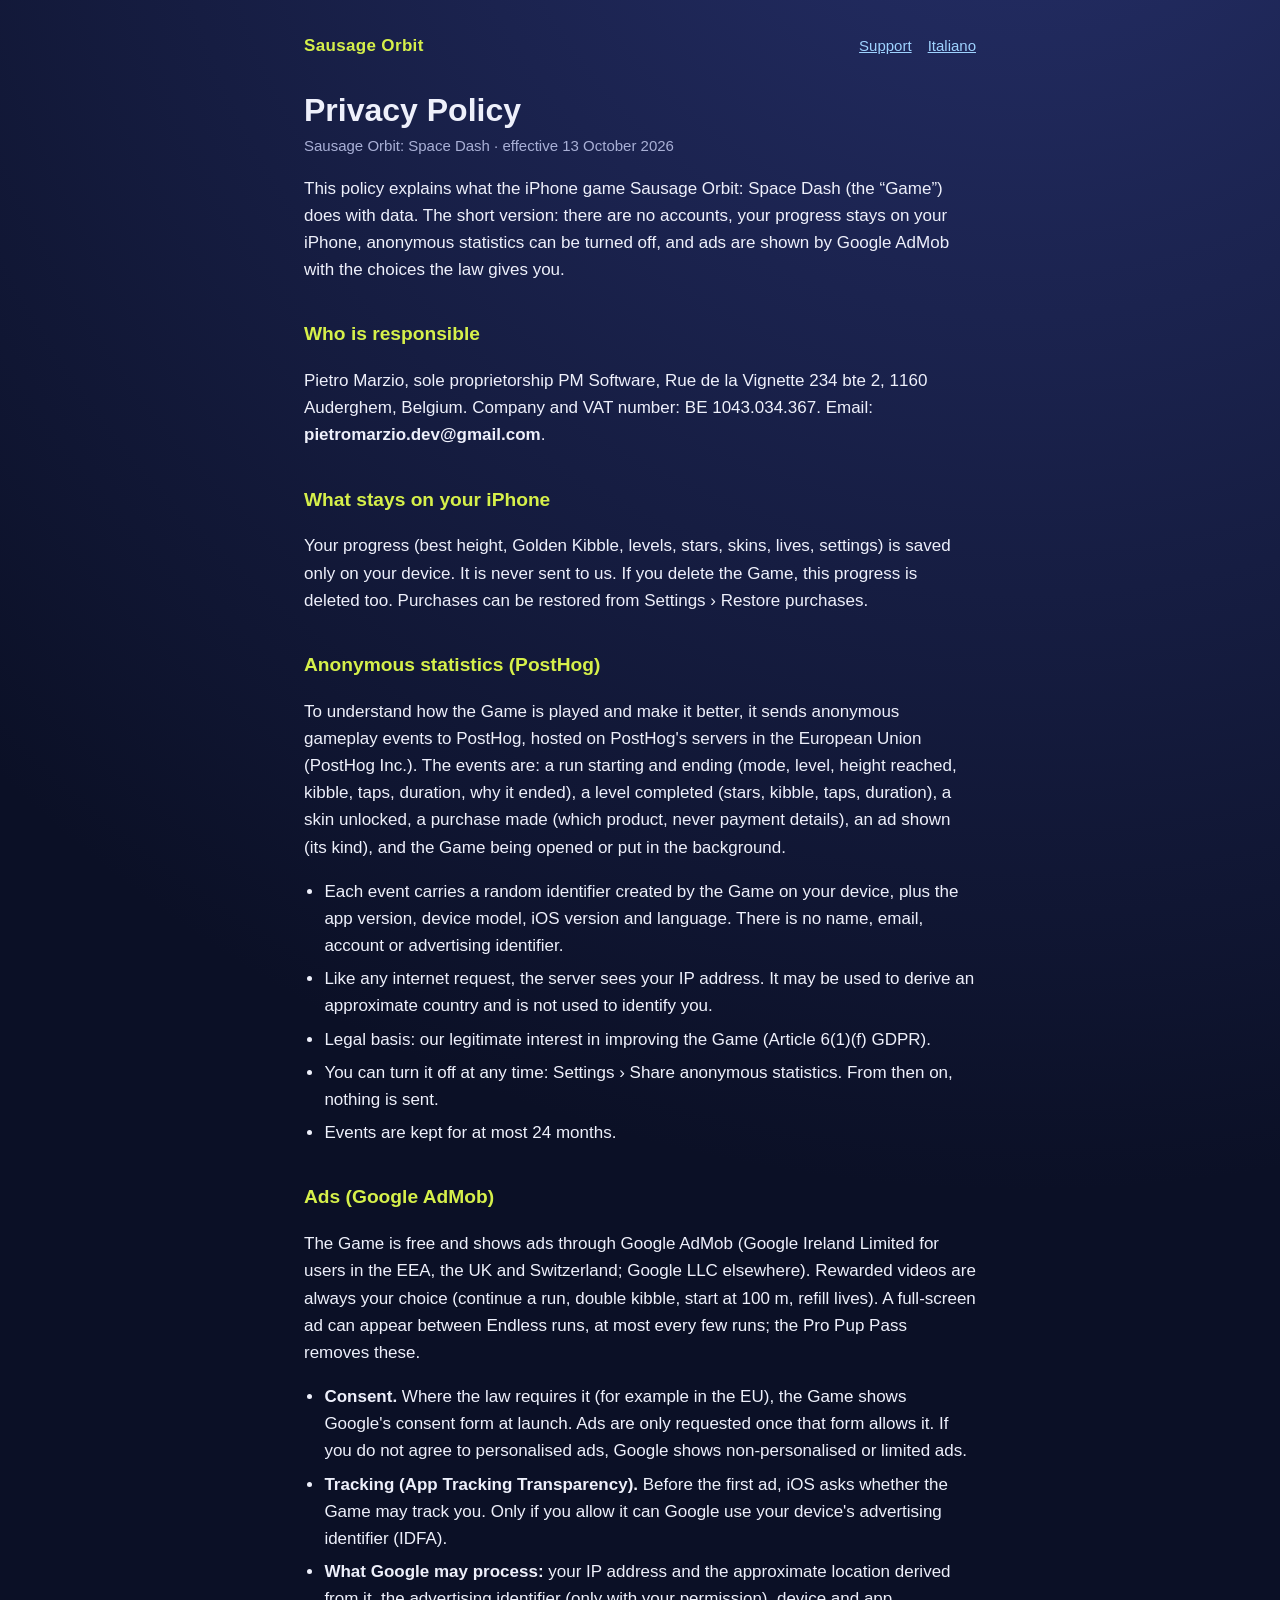
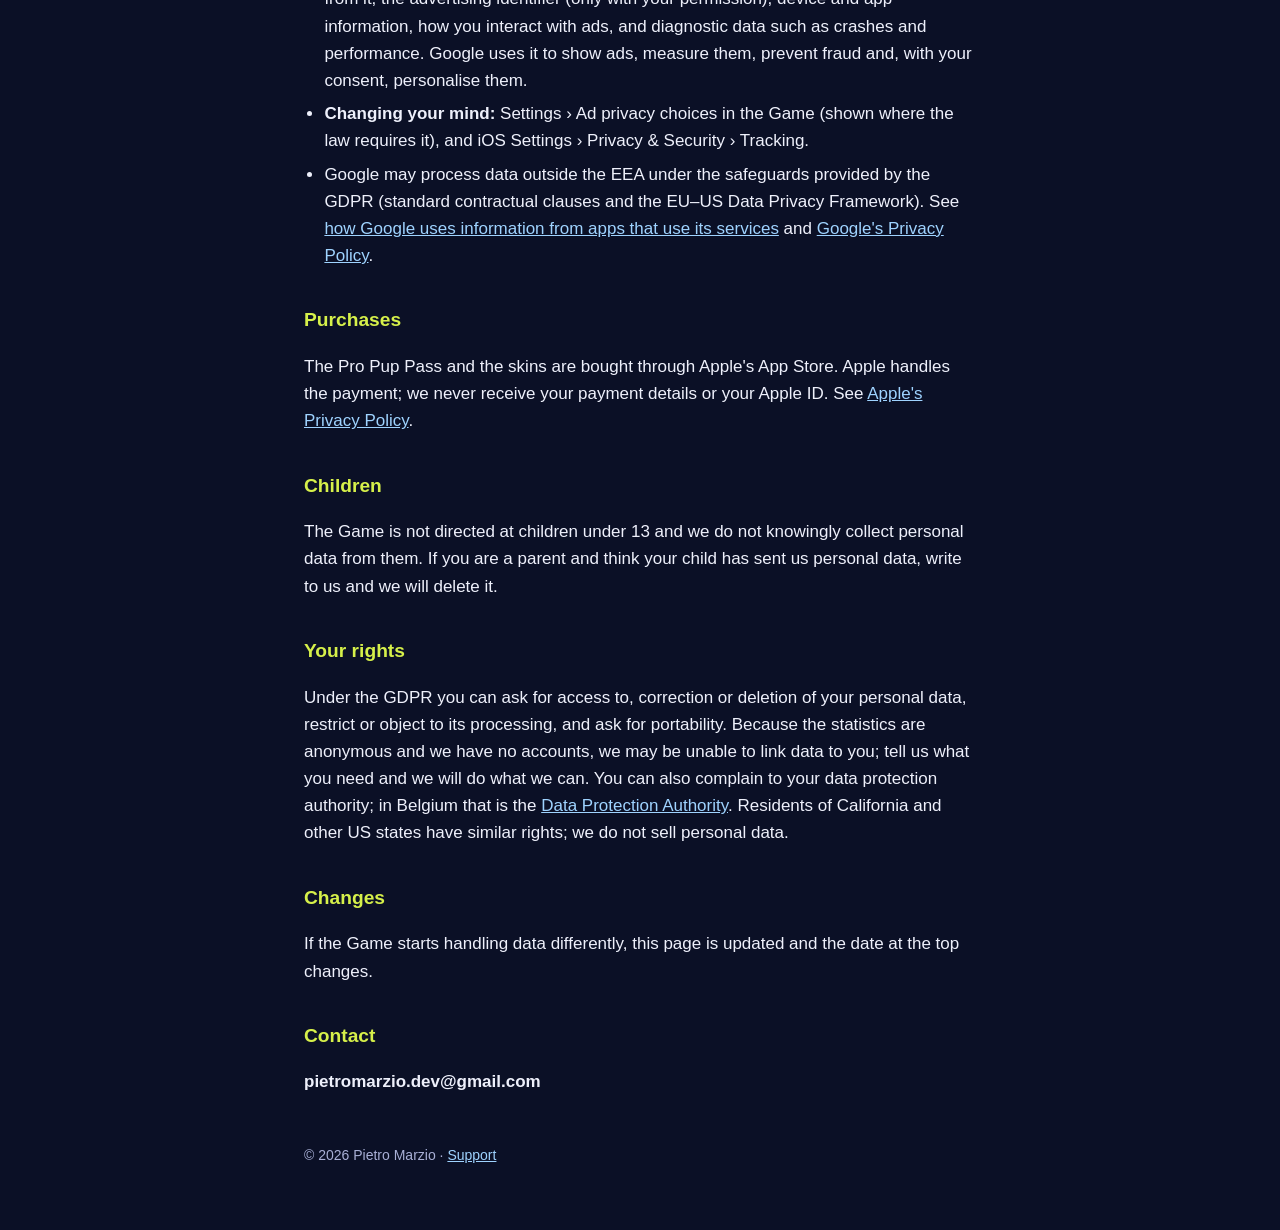
==== privacy/index.html @ 904a4cdf "Privacy policy e supporto in inglese e italiano Co-Authored-By: Claude Opus 5.5 <noreply@anthropic.c" ====
<!doctype html>
<html lang="en">
<head>
<meta charset="utf-8">
<meta name="viewport" content="width=device-width, initial-scale=1">
<title>Privacy Policy · Sausage Orbit</title>
<link rel="stylesheet" href="../style.css">
</head>
<body>
<main>
<header>
  <a class="brand" href="../">Sausage Orbit</a>
  <nav><a href="../">Support</a><a href="../it/privacy/" hreflang="it">Italiano</a></nav>
</header>

<h1>Privacy Policy</h1>
<p class="meta">Sausage Orbit: Space Dash · effective 13 October 2026</p>

<p>This policy explains what the iPhone game Sausage Orbit: Space Dash (the “Game”) does with data. The short version: there are no accounts, your progress stays on your iPhone, anonymous statistics can be turned off, and ads are shown by Google AdMob with the choices the law gives you.</p>

<h2>Who is responsible</h2>
<p>Pietro Marzio, sole proprietorship PM Software, Rue de la Vignette 234 bte 2, 1160 Auderghem, Belgium. Company and VAT number: BE 1043.034.367. Email: <span class="email">pietromarzio.dev@gmail.com</span>.</p>

<h2>What stays on your iPhone</h2>
<p>Your progress (best height, Golden Kibble, levels, stars, skins, lives, settings) is saved only on your device. It is never sent to us. If you delete the Game, this progress is deleted too. Purchases can be restored from Settings › Restore purchases.</p>

<h2>Anonymous statistics (PostHog)</h2>
<p>To understand how the Game is played and make it better, it sends anonymous gameplay events to PostHog, hosted on PostHog's servers in the European Union (PostHog Inc.). The events are: a run starting and ending (mode, level, height reached, kibble, taps, duration, why it ended), a level completed (stars, kibble, taps, duration), a skin unlocked, a purchase made (which product, never payment details), an ad shown (its kind), and the Game being opened or put in the background.</p>
<ul>
  <li>Each event carries a random identifier created by the Game on your device, plus the app version, device model, iOS version and language. There is no name, email, account or advertising identifier.</li>
  <li>Like any internet request, the server sees your IP address. It may be used to derive an approximate country and is not used to identify you.</li>
  <li>Legal basis: our legitimate interest in improving the Game (Article 6(1)(f) GDPR).</li>
  <li>You can turn it off at any time: Settings › Share anonymous statistics. From then on, nothing is sent.</li>
  <li>Events are kept for at most 24 months.</li>
</ul>

<h2>Ads (Google AdMob)</h2>
<p>The Game is free and shows ads through Google AdMob (Google Ireland Limited for users in the EEA, the UK and Switzerland; Google LLC elsewhere). Rewarded videos are always your choice (continue a run, double kibble, start at 100 m, refill lives). A full-screen ad can appear between Endless runs, at most every few runs; the Pro Pup Pass removes these.</p>
<ul>
  <li><strong>Consent.</strong> Where the law requires it (for example in the EU), the Game shows Google's consent form at launch. Ads are only requested once that form allows it. If you do not agree to personalised ads, Google shows non-personalised or limited ads.</li>
  <li><strong>Tracking (App Tracking Transparency).</strong> Before the first ad, iOS asks whether the Game may track you. Only if you allow it can Google use your device's advertising identifier (IDFA).</li>
  <li><strong>What Google may process:</strong> your IP address and the approximate location derived from it, the advertising identifier (only with your permission), device and app information, how you interact with ads, and diagnostic data such as crashes and performance. Google uses it to show ads, measure them, prevent fraud and, with your consent, personalise them.</li>
  <li><strong>Changing your mind:</strong> Settings › Ad privacy choices in the Game (shown where the law requires it), and iOS Settings › Privacy &amp; Security › Tracking.</li>
  <li>Google may process data outside the EEA under the safeguards provided by the GDPR (standard contractual clauses and the EU–US Data Privacy Framework). See <a href="https://policies.google.com/technologies/partner-sites">how Google uses information from apps that use its services</a> and <a href="https://policies.google.com/privacy">Google's Privacy Policy</a>.</li>
</ul>

<h2>Purchases</h2>
<p>The Pro Pup Pass and the skins are bought through Apple's App Store. Apple handles the payment; we never receive your payment details or your Apple ID. See <a href="https://www.apple.com/legal/privacy/">Apple's Privacy Policy</a>.</p>

<h2>Children</h2>
<p>The Game is not directed at children under 13 and we do not knowingly collect personal data from them. If you are a parent and think your child has sent us personal data, write to us and we will delete it.</p>

<h2>Your rights</h2>
<p>Under the GDPR you can ask for access to, correction or deletion of your personal data, restrict or object to its processing, and ask for portability. Because the statistics are anonymous and we have no accounts, we may be unable to link data to you; tell us what you need and we will do what we can. You can also complain to your data protection authority; in Belgium that is the <a href="https://www.dataprotectionauthority.be">Data Protection Authority</a>. Residents of California and other US states have similar rights; we do not sell personal data.</p>

<h2>Changes</h2>
<p>If the Game starts handling data differently, this page is updated and the date at the top changes.</p>

<h2>Contact</h2>
<p><span class="email">pietromarzio.dev@gmail.com</span></p>

<footer>© 2026 Pietro Marzio · <a href="../">Support</a></footer>
</main>
</body>
</html>
---- style.css ----
/* Sausage Orbit legal and support site. One dark space look, like the game. */
:root {
  --bg: #0b1026;
  --panel: #141b3a;
  --line: #27305c;
  --fg: #eef0fb;
  --muted: #a9b0d6;
  --accent: #d6f04a;
  --link: #9fd3ff;
  color-scheme: dark;
}
* { box-sizing: border-box; }
html { -webkit-text-size-adjust: 100%; }
body {
  margin: 0;
  background: var(--bg) radial-gradient(circle at 80% -10%, #26306b 0, transparent 45%) no-repeat;
  color: var(--fg);
  font: 17px/1.6 ui-rounded, -apple-system, "SF Pro Rounded", "Segoe UI", Roboto, Helvetica, Arial, sans-serif;
  padding-inline: 16px;
}
main { max-width: 42rem; margin: 0 auto; padding-block: 32px 64px; }
header { display: flex; flex-wrap: wrap; align-items: center; justify-content: space-between; gap: 12px; }
.brand { color: var(--accent); font-weight: 800; letter-spacing: 0.02em; text-decoration: none; }
nav { display: flex; flex-wrap: wrap; gap: 16px; font-size: 15px; }
h1 { font-size: 2rem; line-height: 1.2; margin: 32px 0 4px; text-wrap: balance; }
h2 { font-size: 1.2rem; margin: 36px 0 8px; color: var(--accent); text-wrap: balance; }
h3 { font-size: 1rem; margin: 20px 0 4px; }
p, li { color: var(--fg); }
.meta { color: var(--muted); font-size: 15px; margin: 0; }
a { color: var(--link); }
ul { padding-left: 1.2em; }
li { margin-bottom: 6px; }
.card { background: var(--panel); border: 1px solid var(--line); border-radius: 16px; padding: 4px 20px; margin-top: 24px; }
.email { font-weight: 700; user-select: all; overflow-wrap: anywhere; }
footer { margin-top: 48px; color: var(--muted); font-size: 14px; }
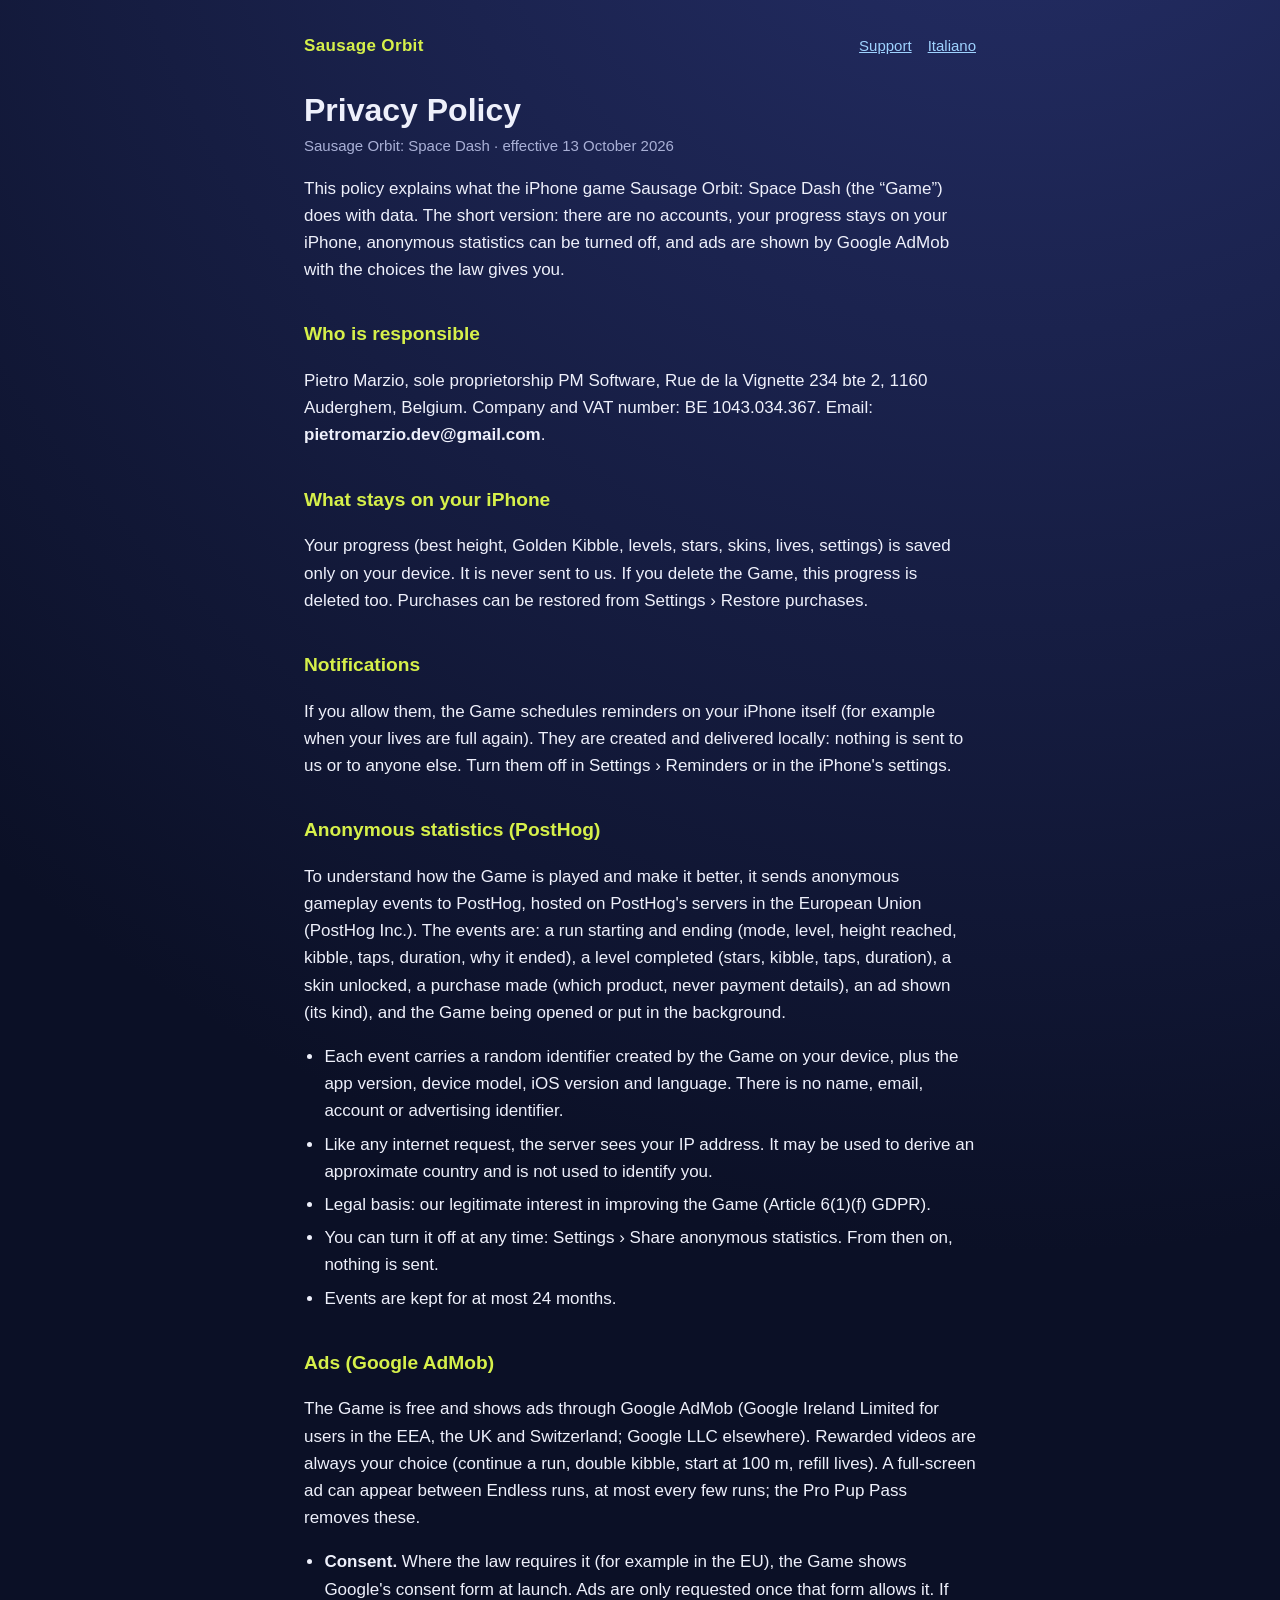
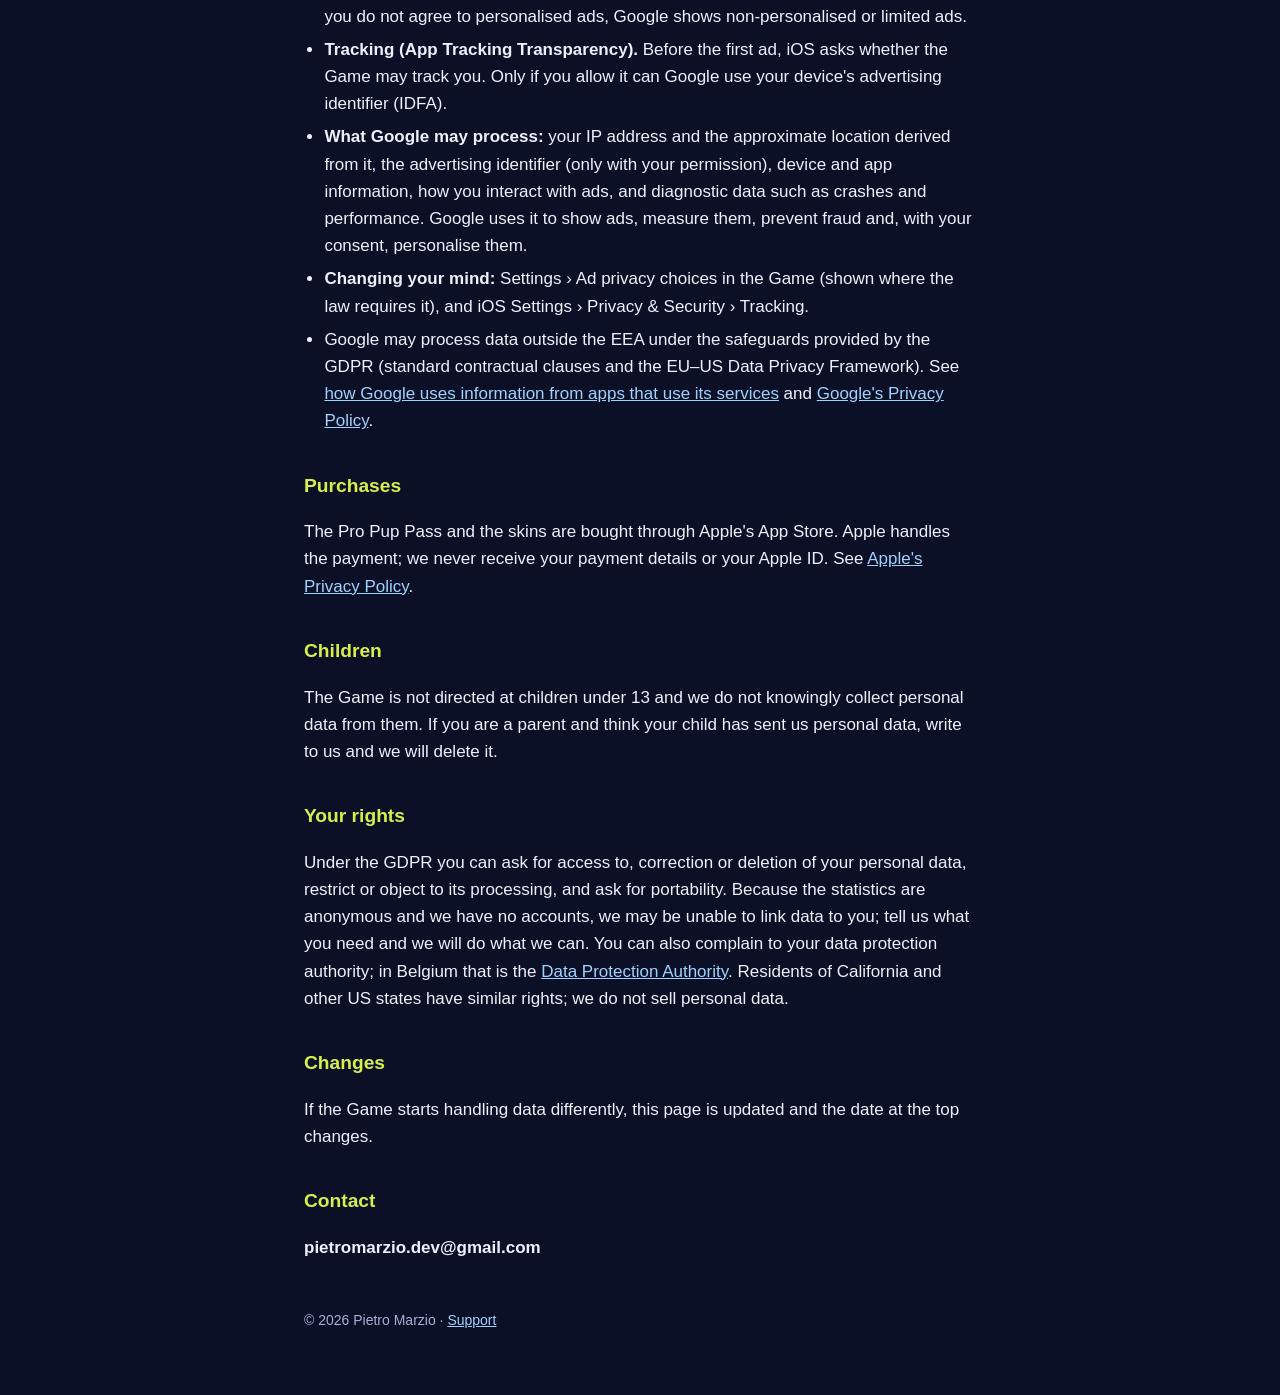
==== commit 5fd7b88c: "Privacy: notifiche locali Co-Authored-By: Claude Opus 5.5 <noreply@anthropic.com>" ====
--- a/privacy/index.html
+++ b/privacy/index.html
@@ -23,6 +23,9 @@
 
 <h2>What stays on your iPhone</h2>
 <p>Your progress (best height, Golden Kibble, levels, stars, skins, lives, settings) is saved only on your device. It is never sent to us. If you delete the Game, this progress is deleted too. Purchases can be restored from Settings › Restore purchases.</p>
+
+<h2>Notifications</h2>
+<p>If you allow them, the Game schedules reminders on your iPhone itself (for example when your lives are full again). They are created and delivered locally: nothing is sent to us or to anyone else. Turn them off in Settings › Reminders or in the iPhone's settings.</p>
 
 <h2>Anonymous statistics (PostHog)</h2>
 <p>To understand how the Game is played and make it better, it sends anonymous gameplay events to PostHog, hosted on PostHog's servers in the European Union (PostHog Inc.). The events are: a run starting and ending (mode, level, height reached, kibble, taps, duration, why it ended), a level completed (stars, kibble, taps, duration), a skin unlocked, a purchase made (which product, never payment details), an ad shown (its kind), and the Game being opened or put in the background.</p>
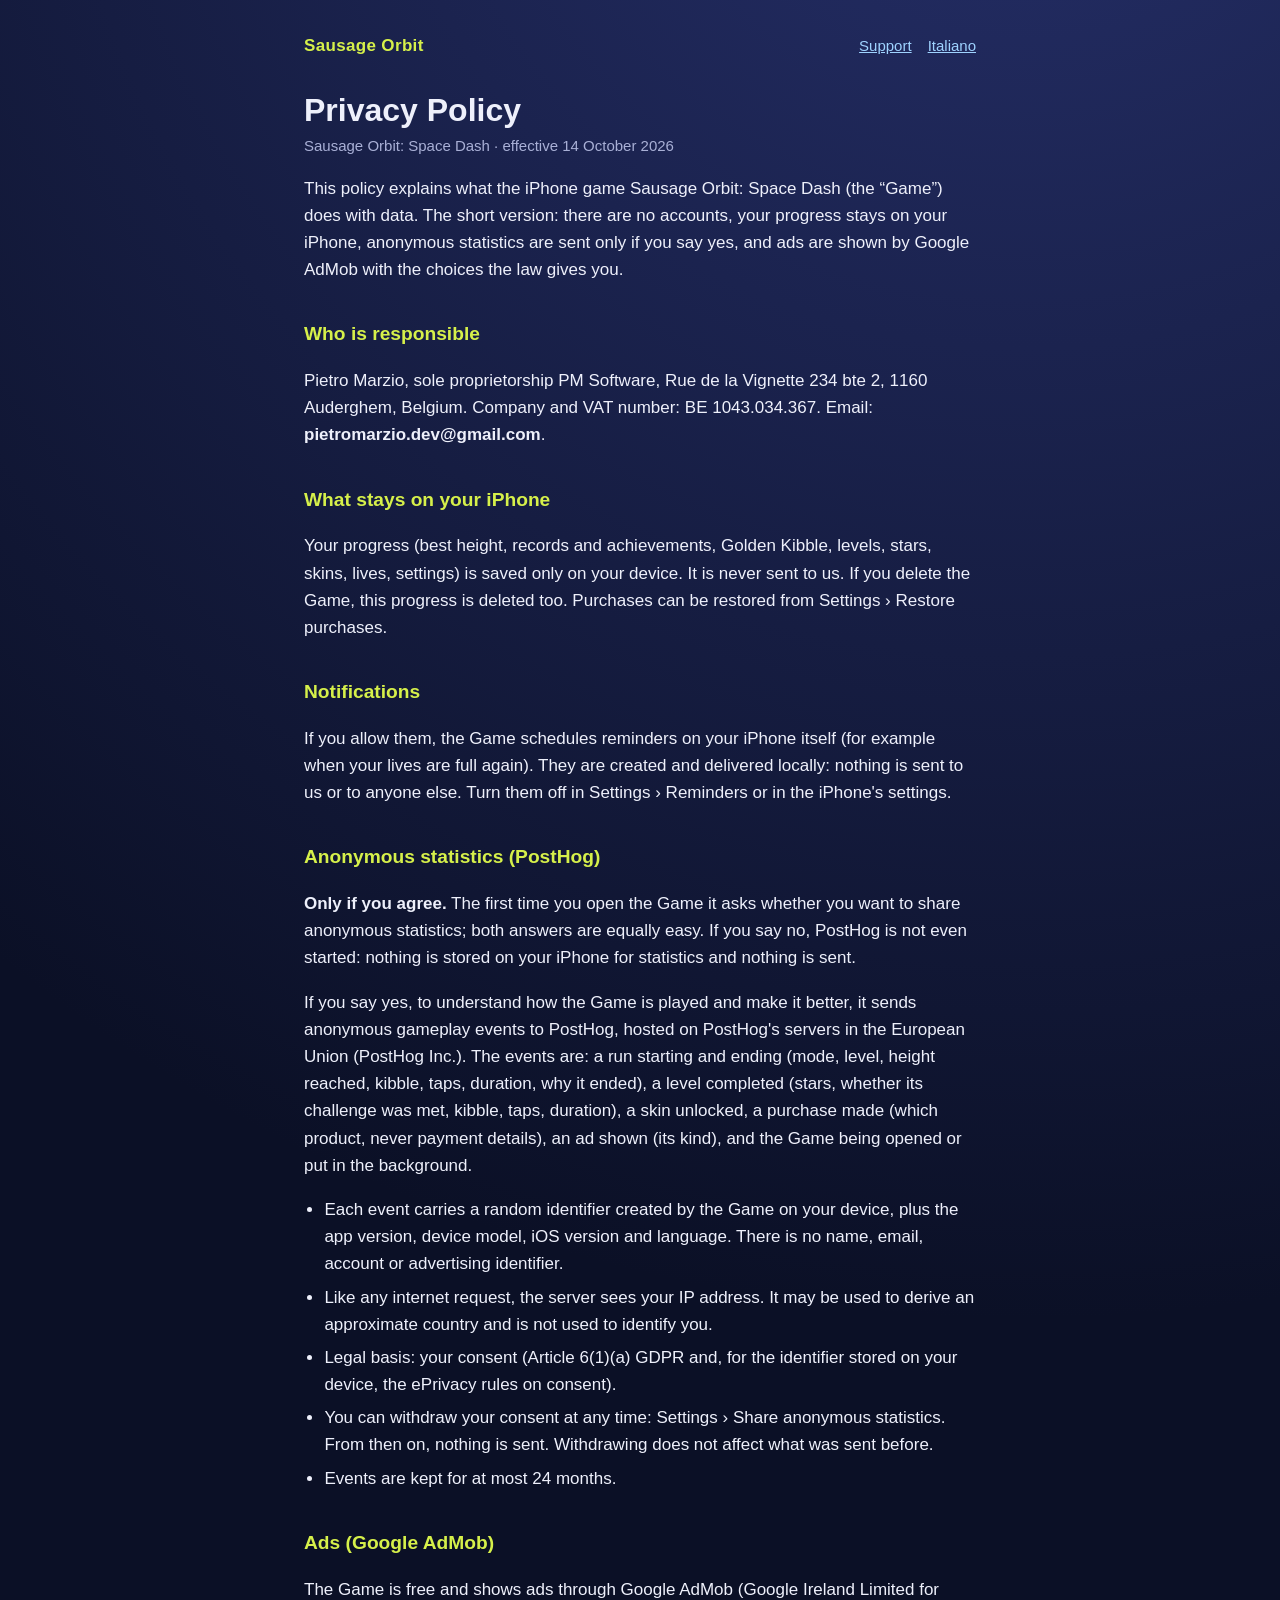
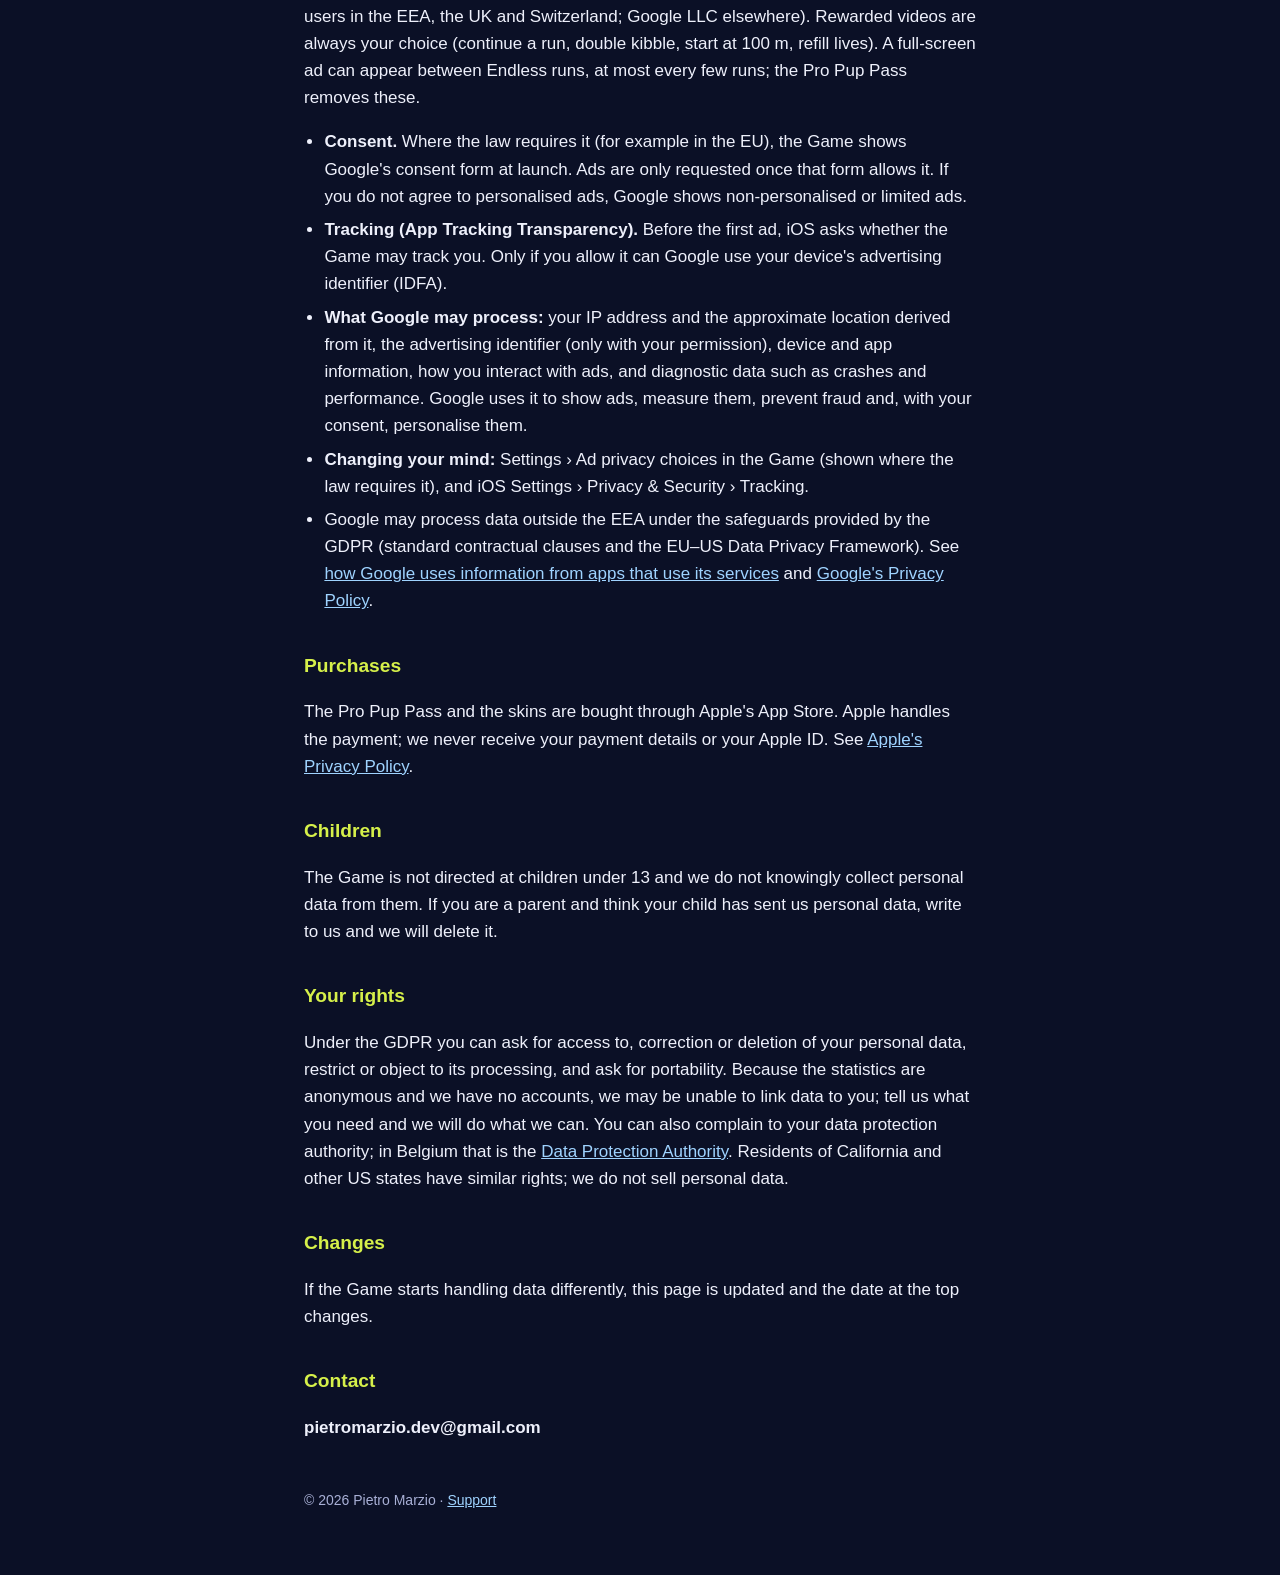
==== commit 24100cfa: "Privacy: statistics only with consent, asked at first launch Co-Authored-By: Claude Opus 5.5 <norepl" ====
--- a/privacy/index.html
+++ b/privacy/index.html
@@ -14,26 +14,27 @@
 </header>
 
 <h1>Privacy Policy</h1>
-<p class="meta">Sausage Orbit: Space Dash · effective 13 October 2026</p>
+<p class="meta">Sausage Orbit: Space Dash · effective 14 October 2026</p>
 
-<p>This policy explains what the iPhone game Sausage Orbit: Space Dash (the “Game”) does with data. The short version: there are no accounts, your progress stays on your iPhone, anonymous statistics can be turned off, and ads are shown by Google AdMob with the choices the law gives you.</p>
+<p>This policy explains what the iPhone game Sausage Orbit: Space Dash (the “Game”) does with data. The short version: there are no accounts, your progress stays on your iPhone, anonymous statistics are sent only if you say yes, and ads are shown by Google AdMob with the choices the law gives you.</p>
 
 <h2>Who is responsible</h2>
 <p>Pietro Marzio, sole proprietorship PM Software, Rue de la Vignette 234 bte 2, 1160 Auderghem, Belgium. Company and VAT number: BE 1043.034.367. Email: <span class="email">pietromarzio.dev@gmail.com</span>.</p>
 
 <h2>What stays on your iPhone</h2>
-<p>Your progress (best height, Golden Kibble, levels, stars, skins, lives, settings) is saved only on your device. It is never sent to us. If you delete the Game, this progress is deleted too. Purchases can be restored from Settings › Restore purchases.</p>
+<p>Your progress (best height, records and achievements, Golden Kibble, levels, stars, skins, lives, settings) is saved only on your device. It is never sent to us. If you delete the Game, this progress is deleted too. Purchases can be restored from Settings › Restore purchases.</p>
 
 <h2>Notifications</h2>
 <p>If you allow them, the Game schedules reminders on your iPhone itself (for example when your lives are full again). They are created and delivered locally: nothing is sent to us or to anyone else. Turn them off in Settings › Reminders or in the iPhone's settings.</p>
 
 <h2>Anonymous statistics (PostHog)</h2>
-<p>To understand how the Game is played and make it better, it sends anonymous gameplay events to PostHog, hosted on PostHog's servers in the European Union (PostHog Inc.). The events are: a run starting and ending (mode, level, height reached, kibble, taps, duration, why it ended), a level completed (stars, kibble, taps, duration), a skin unlocked, a purchase made (which product, never payment details), an ad shown (its kind), and the Game being opened or put in the background.</p>
+<p><strong>Only if you agree.</strong> The first time you open the Game it asks whether you want to share anonymous statistics; both answers are equally easy. If you say no, PostHog is not even started: nothing is stored on your iPhone for statistics and nothing is sent.</p>
+<p>If you say yes, to understand how the Game is played and make it better, it sends anonymous gameplay events to PostHog, hosted on PostHog's servers in the European Union (PostHog Inc.). The events are: a run starting and ending (mode, level, height reached, kibble, taps, duration, why it ended), a level completed (stars, whether its challenge was met, kibble, taps, duration), a skin unlocked, a purchase made (which product, never payment details), an ad shown (its kind), and the Game being opened or put in the background.</p>
 <ul>
   <li>Each event carries a random identifier created by the Game on your device, plus the app version, device model, iOS version and language. There is no name, email, account or advertising identifier.</li>
   <li>Like any internet request, the server sees your IP address. It may be used to derive an approximate country and is not used to identify you.</li>
-  <li>Legal basis: our legitimate interest in improving the Game (Article 6(1)(f) GDPR).</li>
-  <li>You can turn it off at any time: Settings › Share anonymous statistics. From then on, nothing is sent.</li>
+  <li>Legal basis: your consent (Article 6(1)(a) GDPR and, for the identifier stored on your device, the ePrivacy rules on consent).</li>
+  <li>You can withdraw your consent at any time: Settings › Share anonymous statistics. From then on, nothing is sent. Withdrawing does not affect what was sent before.</li>
   <li>Events are kept for at most 24 months.</li>
 </ul>
 
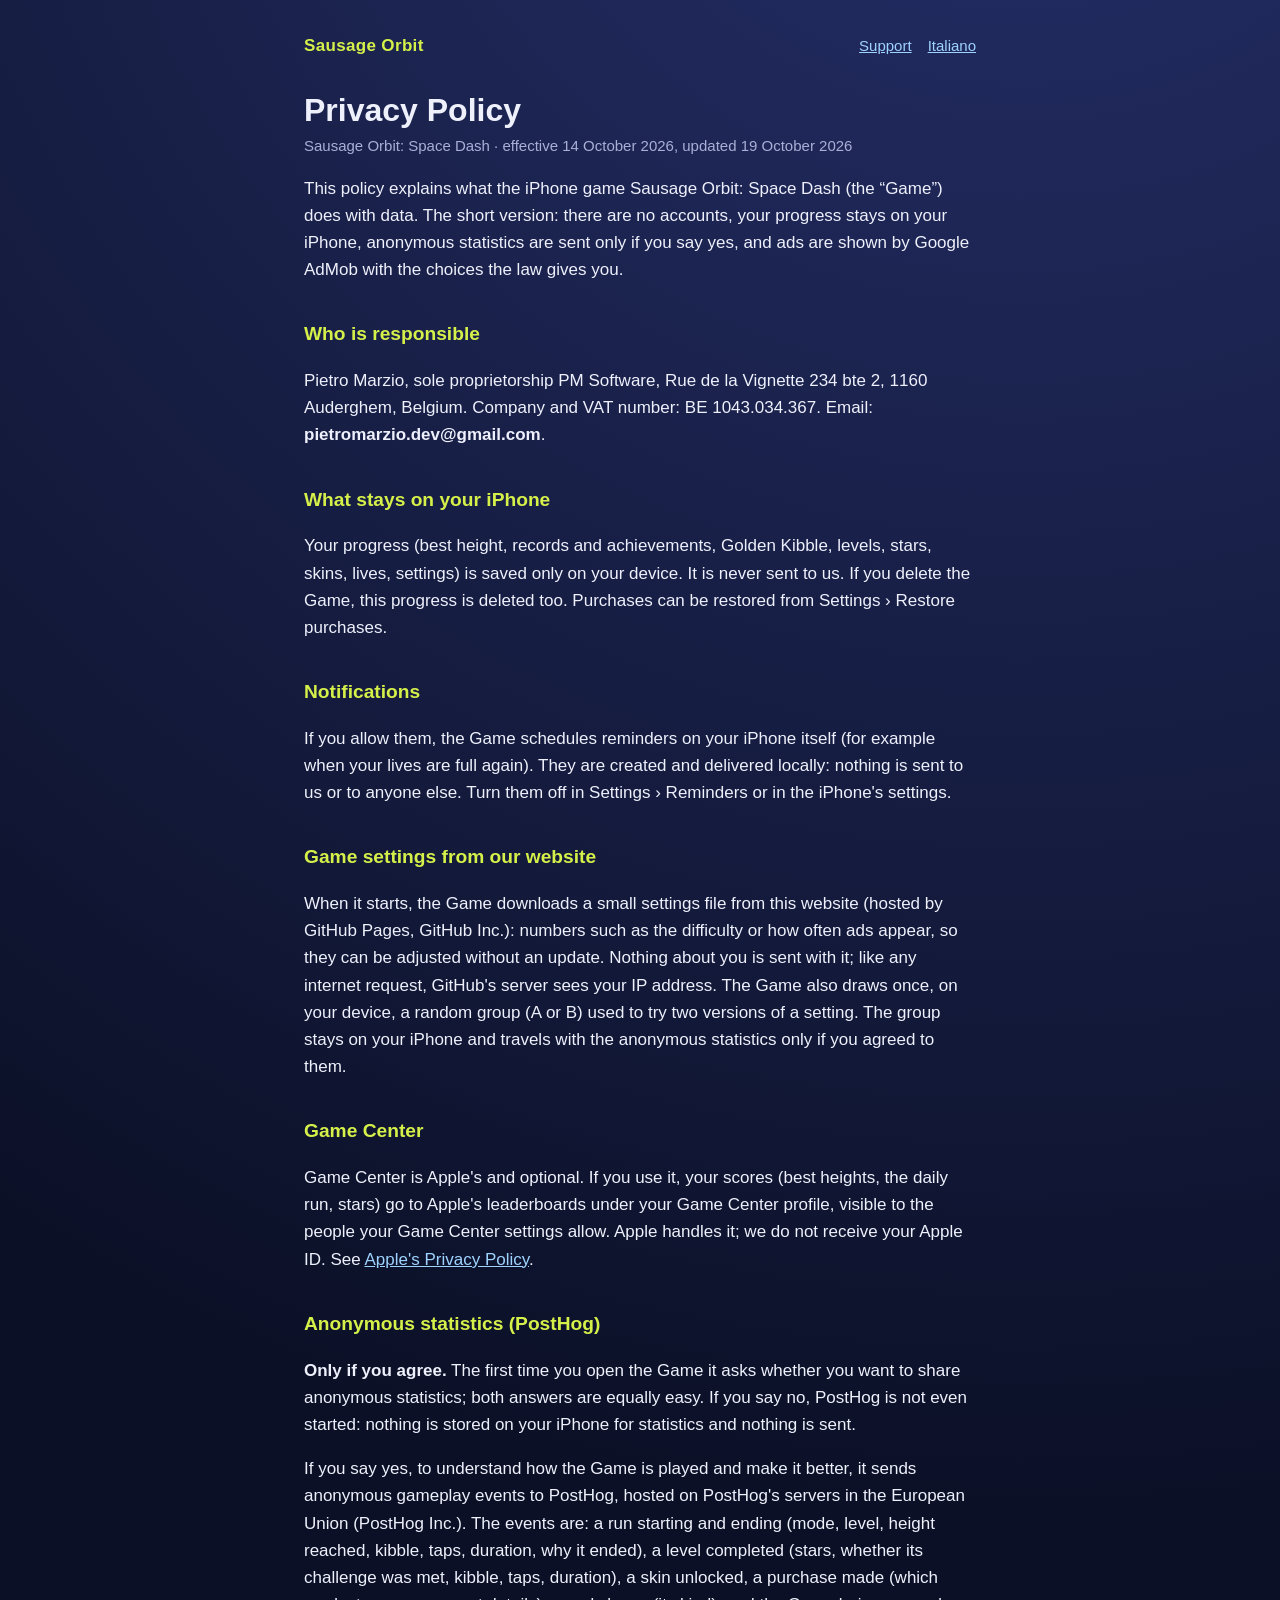
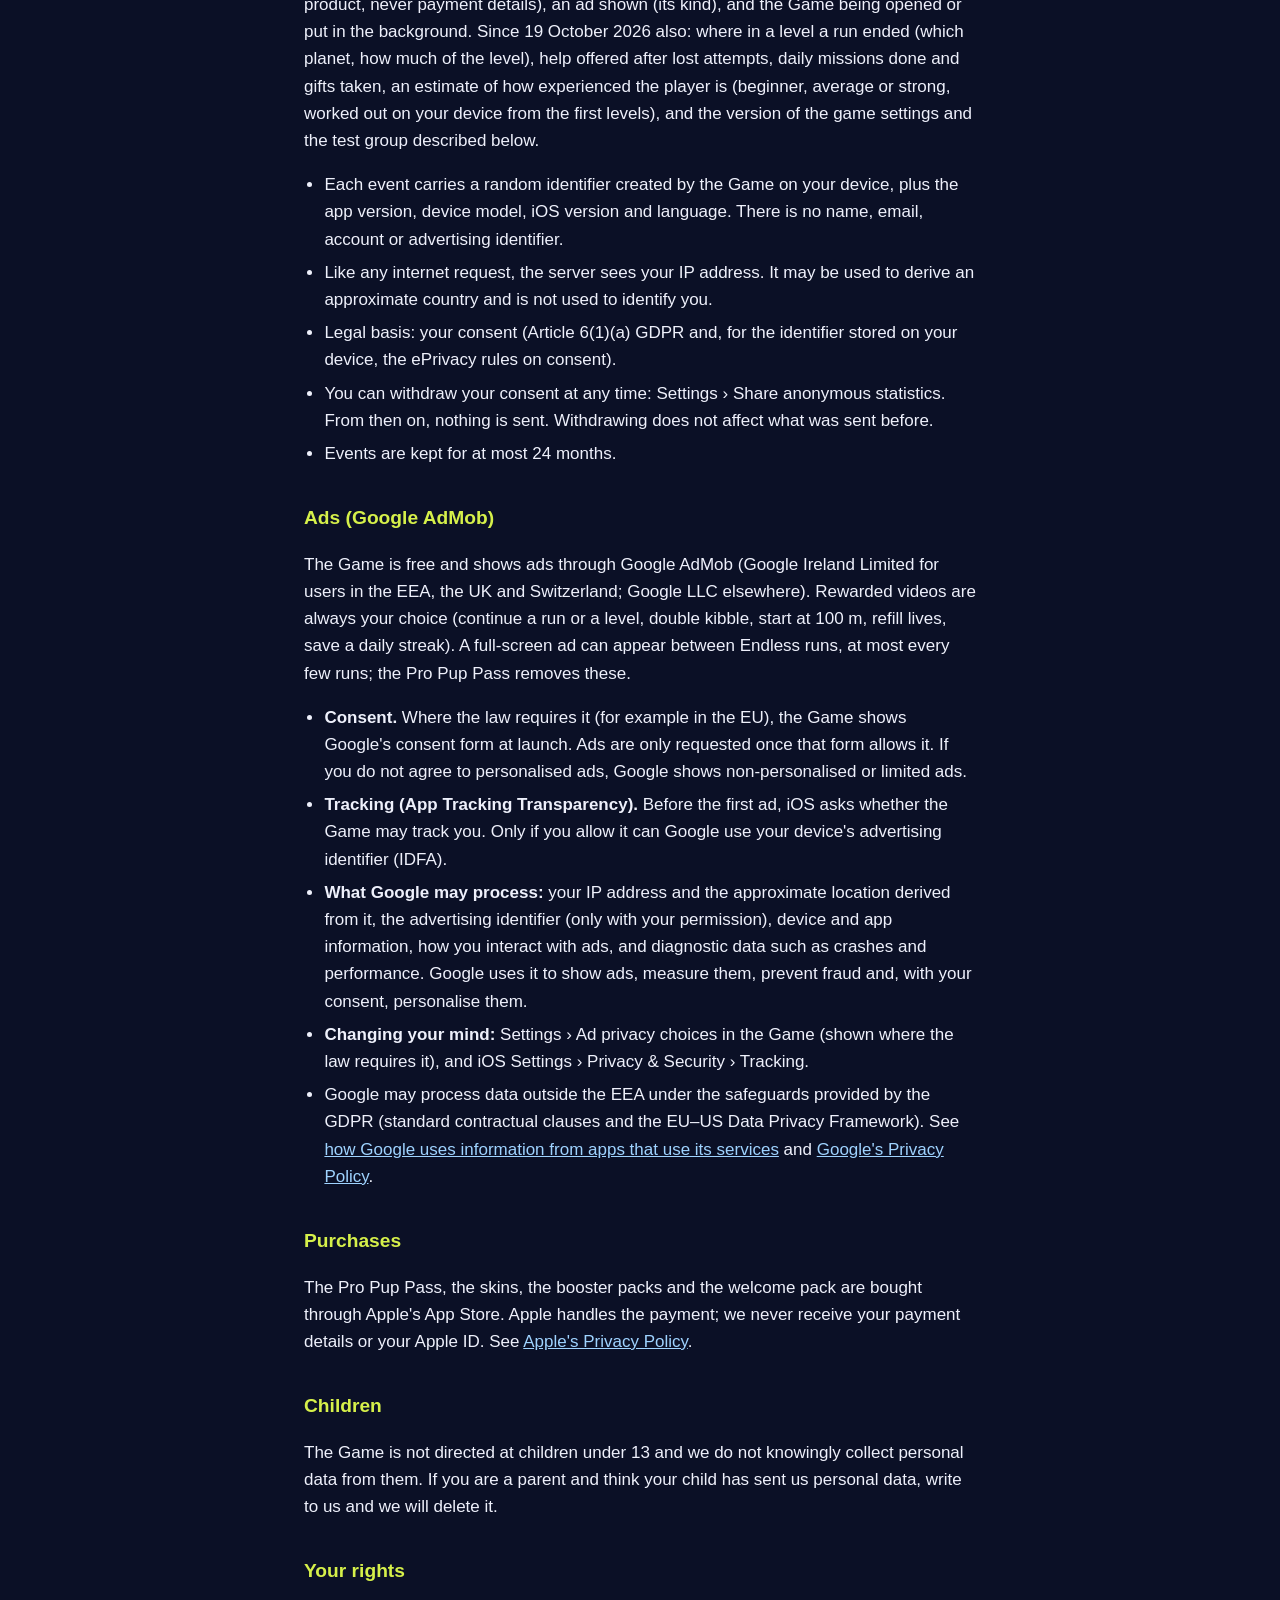
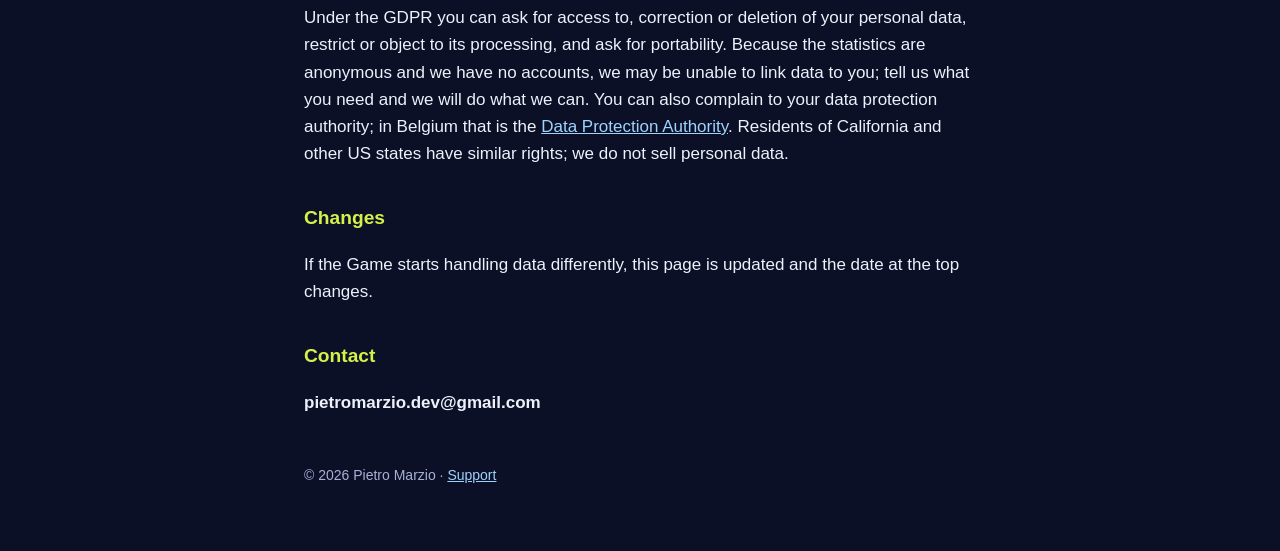
==== commit dc4e3ea3: "Impostazioni di gioco da remoto (config/v1.json), privacy: impostazioni, Game Center, nuovi eventi C" ====
--- a/privacy/index.html
+++ b/privacy/index.html
@@ -14,7 +14,7 @@
 </header>
 
 <h1>Privacy Policy</h1>
-<p class="meta">Sausage Orbit: Space Dash · effective 14 October 2026</p>
+<p class="meta">Sausage Orbit: Space Dash · effective 14 October 2026, updated 19 October 2026</p>
 
 <p>This policy explains what the iPhone game Sausage Orbit: Space Dash (the “Game”) does with data. The short version: there are no accounts, your progress stays on your iPhone, anonymous statistics are sent only if you say yes, and ads are shown by Google AdMob with the choices the law gives you.</p>
 
@@ -27,9 +27,15 @@
 <h2>Notifications</h2>
 <p>If you allow them, the Game schedules reminders on your iPhone itself (for example when your lives are full again). They are created and delivered locally: nothing is sent to us or to anyone else. Turn them off in Settings › Reminders or in the iPhone's settings.</p>
 
+<h2>Game settings from our website</h2>
+<p>When it starts, the Game downloads a small settings file from this website (hosted by GitHub Pages, GitHub Inc.): numbers such as the difficulty or how often ads appear, so they can be adjusted without an update. Nothing about you is sent with it; like any internet request, GitHub's server sees your IP address. The Game also draws once, on your device, a random group (A or B) used to try two versions of a setting. The group stays on your iPhone and travels with the anonymous statistics only if you agreed to them.</p>
+
+<h2>Game Center</h2>
+<p>Game Center is Apple's and optional. If you use it, your scores (best heights, the daily run, stars) go to Apple's leaderboards under your Game Center profile, visible to the people your Game Center settings allow. Apple handles it; we do not receive your Apple ID. See <a href="https://www.apple.com/legal/privacy/">Apple's Privacy Policy</a>.</p>
+
 <h2>Anonymous statistics (PostHog)</h2>
 <p><strong>Only if you agree.</strong> The first time you open the Game it asks whether you want to share anonymous statistics; both answers are equally easy. If you say no, PostHog is not even started: nothing is stored on your iPhone for statistics and nothing is sent.</p>
-<p>If you say yes, to understand how the Game is played and make it better, it sends anonymous gameplay events to PostHog, hosted on PostHog's servers in the European Union (PostHog Inc.). The events are: a run starting and ending (mode, level, height reached, kibble, taps, duration, why it ended), a level completed (stars, whether its challenge was met, kibble, taps, duration), a skin unlocked, a purchase made (which product, never payment details), an ad shown (its kind), and the Game being opened or put in the background.</p>
+<p>If you say yes, to understand how the Game is played and make it better, it sends anonymous gameplay events to PostHog, hosted on PostHog's servers in the European Union (PostHog Inc.). The events are: a run starting and ending (mode, level, height reached, kibble, taps, duration, why it ended), a level completed (stars, whether its challenge was met, kibble, taps, duration), a skin unlocked, a purchase made (which product, never payment details), an ad shown (its kind), and the Game being opened or put in the background. Since 19 October 2026 also: where in a level a run ended (which planet, how much of the level), help offered after lost attempts, daily missions done and gifts taken, an estimate of how experienced the player is (beginner, average or strong, worked out on your device from the first levels), and the version of the game settings and the test group described below.</p>
 <ul>
   <li>Each event carries a random identifier created by the Game on your device, plus the app version, device model, iOS version and language. There is no name, email, account or advertising identifier.</li>
   <li>Like any internet request, the server sees your IP address. It may be used to derive an approximate country and is not used to identify you.</li>
@@ -39,7 +45,7 @@
 </ul>
 
 <h2>Ads (Google AdMob)</h2>
-<p>The Game is free and shows ads through Google AdMob (Google Ireland Limited for users in the EEA, the UK and Switzerland; Google LLC elsewhere). Rewarded videos are always your choice (continue a run, double kibble, start at 100 m, refill lives). A full-screen ad can appear between Endless runs, at most every few runs; the Pro Pup Pass removes these.</p>
+<p>The Game is free and shows ads through Google AdMob (Google Ireland Limited for users in the EEA, the UK and Switzerland; Google LLC elsewhere). Rewarded videos are always your choice (continue a run or a level, double kibble, start at 100 m, refill lives, save a daily streak). A full-screen ad can appear between Endless runs, at most every few runs; the Pro Pup Pass removes these.</p>
 <ul>
   <li><strong>Consent.</strong> Where the law requires it (for example in the EU), the Game shows Google's consent form at launch. Ads are only requested once that form allows it. If you do not agree to personalised ads, Google shows non-personalised or limited ads.</li>
   <li><strong>Tracking (App Tracking Transparency).</strong> Before the first ad, iOS asks whether the Game may track you. Only if you allow it can Google use your device's advertising identifier (IDFA).</li>
@@ -49,7 +55,7 @@
 </ul>
 
 <h2>Purchases</h2>
-<p>The Pro Pup Pass and the skins are bought through Apple's App Store. Apple handles the payment; we never receive your payment details or your Apple ID. See <a href="https://www.apple.com/legal/privacy/">Apple's Privacy Policy</a>.</p>
+<p>The Pro Pup Pass, the skins, the booster packs and the welcome pack are bought through Apple's App Store. Apple handles the payment; we never receive your payment details or your Apple ID. See <a href="https://www.apple.com/legal/privacy/">Apple's Privacy Policy</a>.</p>
 
 <h2>Children</h2>
 <p>The Game is not directed at children under 13 and we do not knowingly collect personal data from them. If you are a parent and think your child has sent us personal data, write to us and we will delete it.</p>
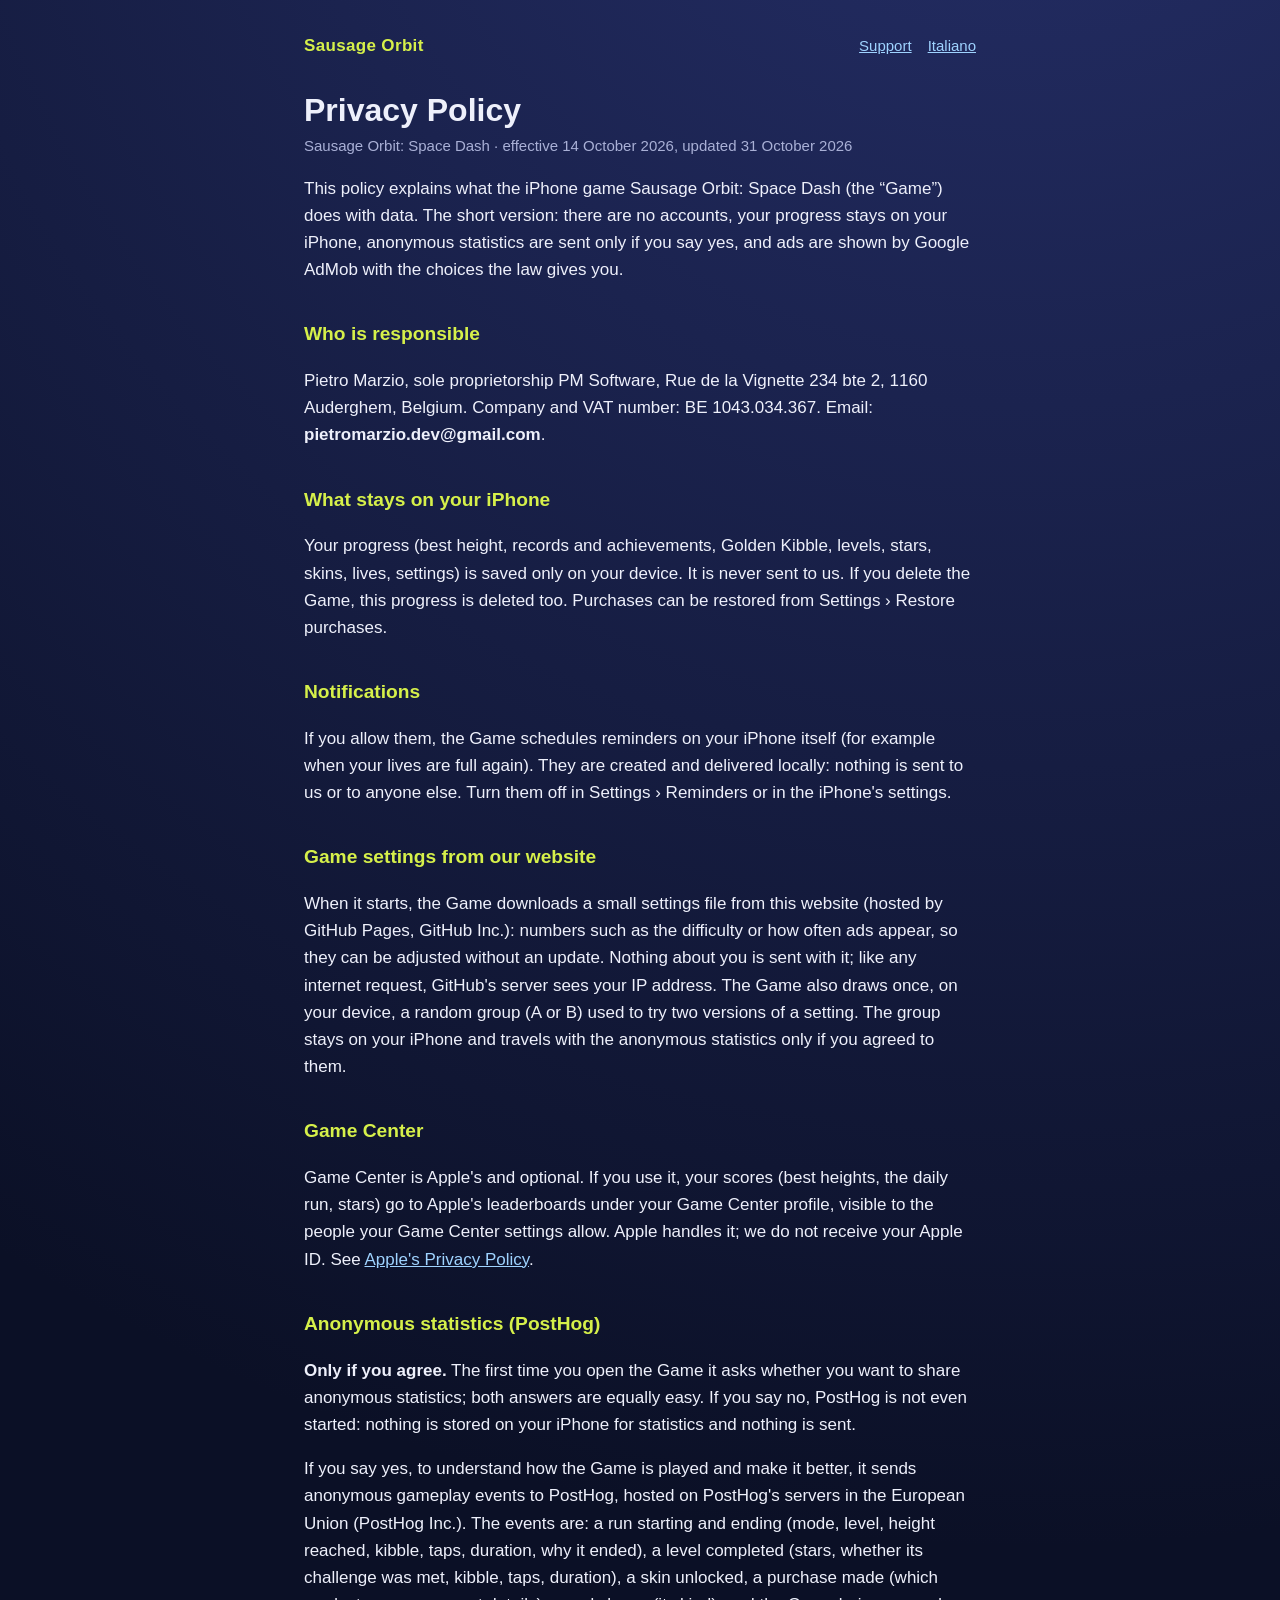
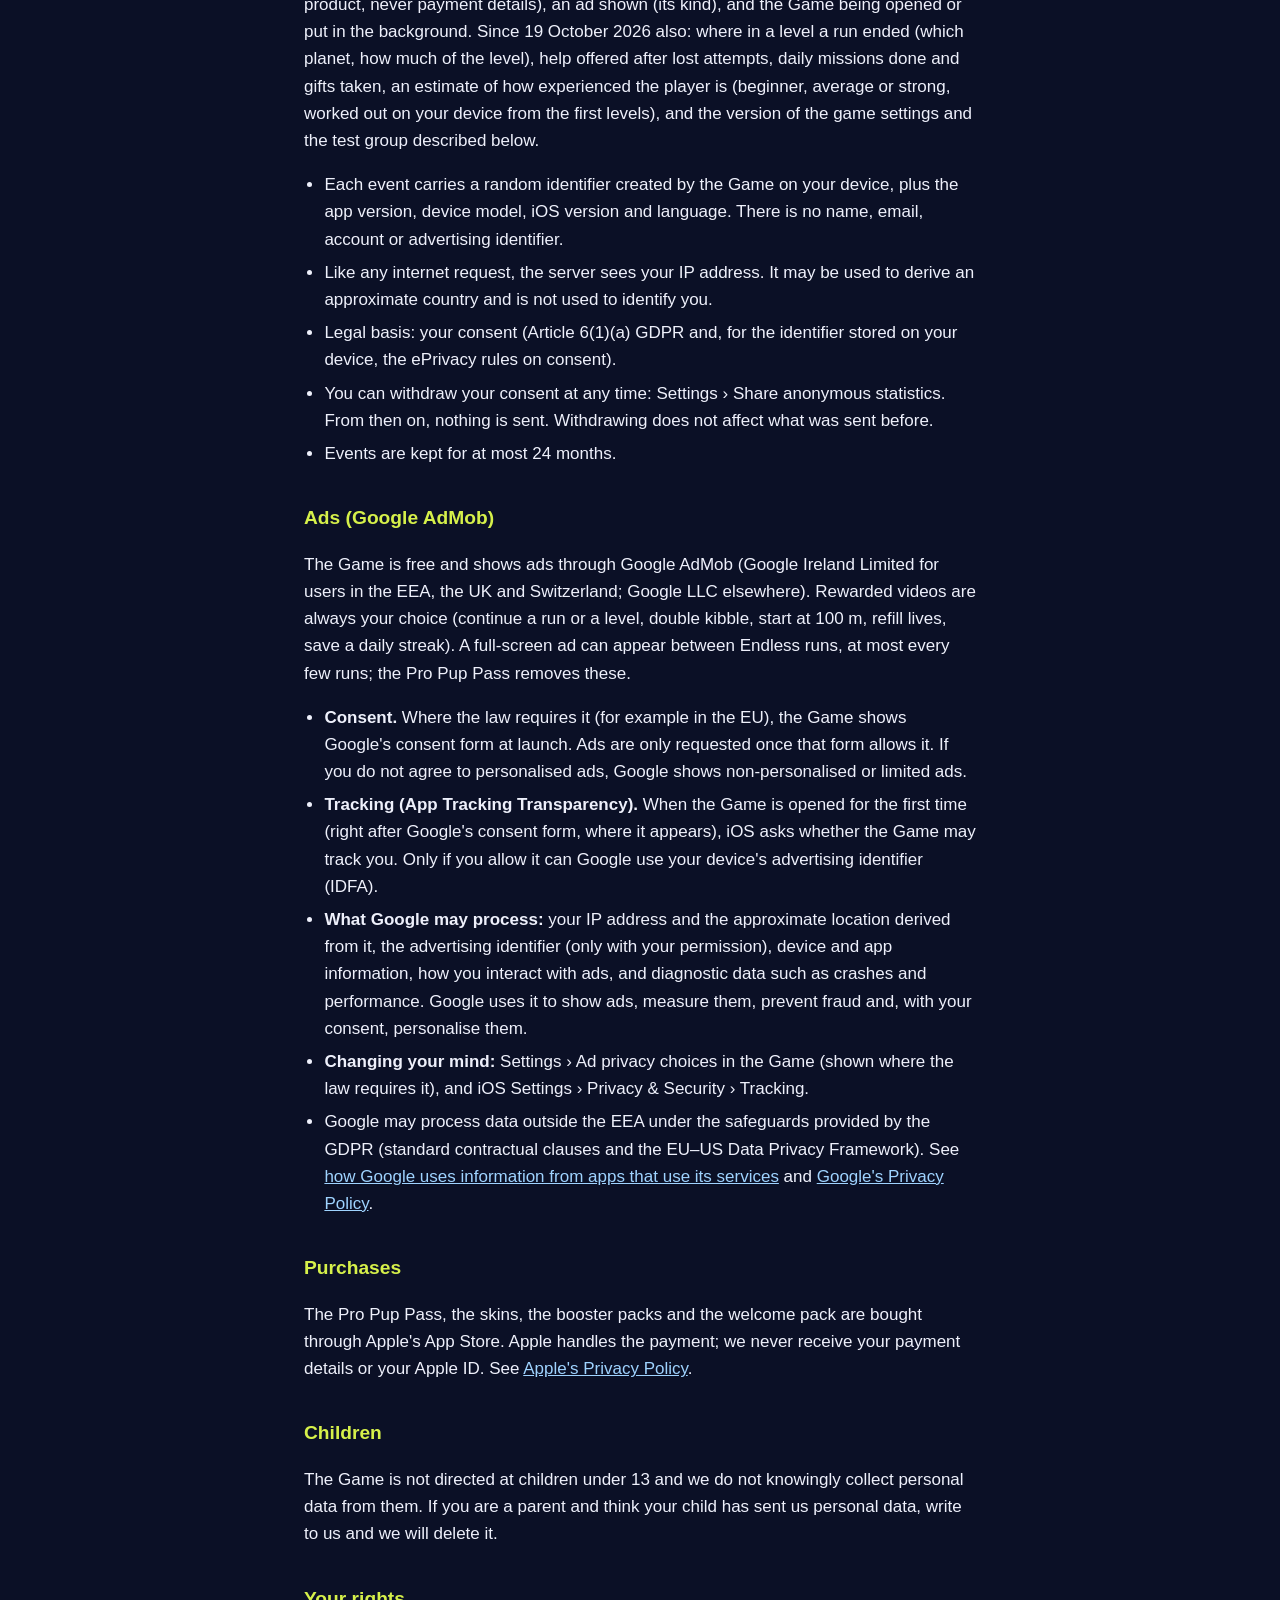
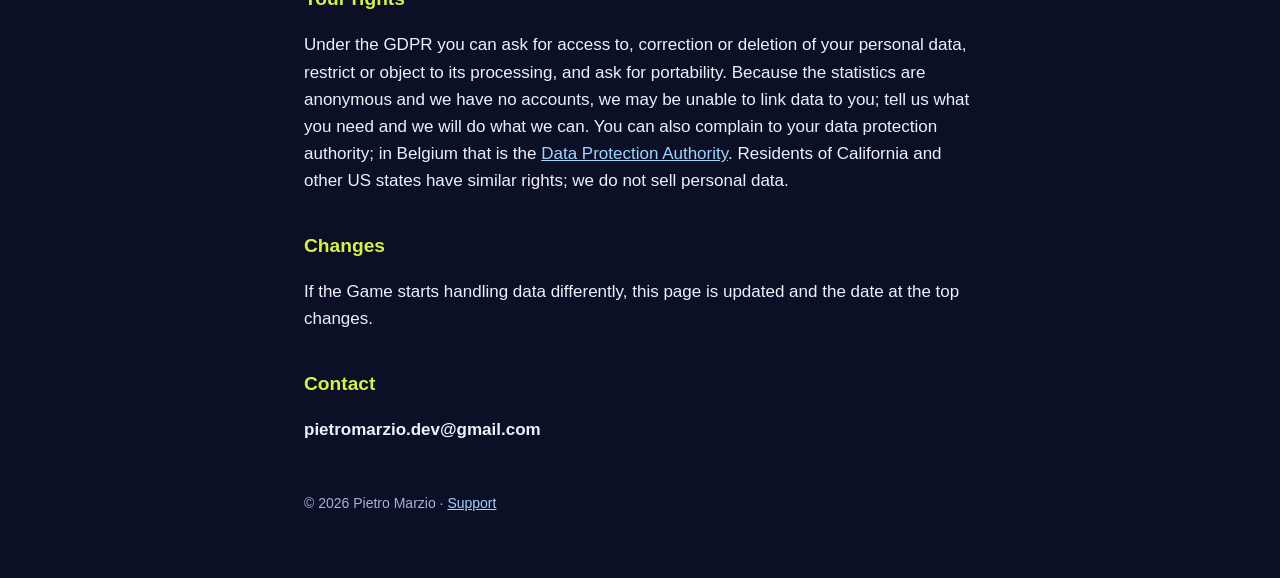
==== commit 3de7ea20: "Privacy: domanda sul tracciamento alla prima apertura, non piu' prima del primo annuncio Co-Authored" ====
--- a/privacy/index.html
+++ b/privacy/index.html
@@ -14,7 +14,7 @@
 </header>
 
 <h1>Privacy Policy</h1>
-<p class="meta">Sausage Orbit: Space Dash · effective 14 October 2026, updated 19 October 2026</p>
+<p class="meta">Sausage Orbit: Space Dash · effective 14 October 2026, updated 31 October 2026</p>
 
 <p>This policy explains what the iPhone game Sausage Orbit: Space Dash (the “Game”) does with data. The short version: there are no accounts, your progress stays on your iPhone, anonymous statistics are sent only if you say yes, and ads are shown by Google AdMob with the choices the law gives you.</p>
 
@@ -48,7 +48,7 @@
 <p>The Game is free and shows ads through Google AdMob (Google Ireland Limited for users in the EEA, the UK and Switzerland; Google LLC elsewhere). Rewarded videos are always your choice (continue a run or a level, double kibble, start at 100 m, refill lives, save a daily streak). A full-screen ad can appear between Endless runs, at most every few runs; the Pro Pup Pass removes these.</p>
 <ul>
   <li><strong>Consent.</strong> Where the law requires it (for example in the EU), the Game shows Google's consent form at launch. Ads are only requested once that form allows it. If you do not agree to personalised ads, Google shows non-personalised or limited ads.</li>
-  <li><strong>Tracking (App Tracking Transparency).</strong> Before the first ad, iOS asks whether the Game may track you. Only if you allow it can Google use your device's advertising identifier (IDFA).</li>
+  <li><strong>Tracking (App Tracking Transparency).</strong> When the Game is opened for the first time (right after Google's consent form, where it appears), iOS asks whether the Game may track you. Only if you allow it can Google use your device's advertising identifier (IDFA).</li>
   <li><strong>What Google may process:</strong> your IP address and the approximate location derived from it, the advertising identifier (only with your permission), device and app information, how you interact with ads, and diagnostic data such as crashes and performance. Google uses it to show ads, measure them, prevent fraud and, with your consent, personalise them.</li>
   <li><strong>Changing your mind:</strong> Settings › Ad privacy choices in the Game (shown where the law requires it), and iOS Settings › Privacy &amp; Security › Tracking.</li>
   <li>Google may process data outside the EEA under the safeguards provided by the GDPR (standard contractual clauses and the EU–US Data Privacy Framework). See <a href="https://policies.google.com/technologies/partner-sites">how Google uses information from apps that use its services</a> and <a href="https://policies.google.com/privacy">Google's Privacy Policy</a>.</li>
